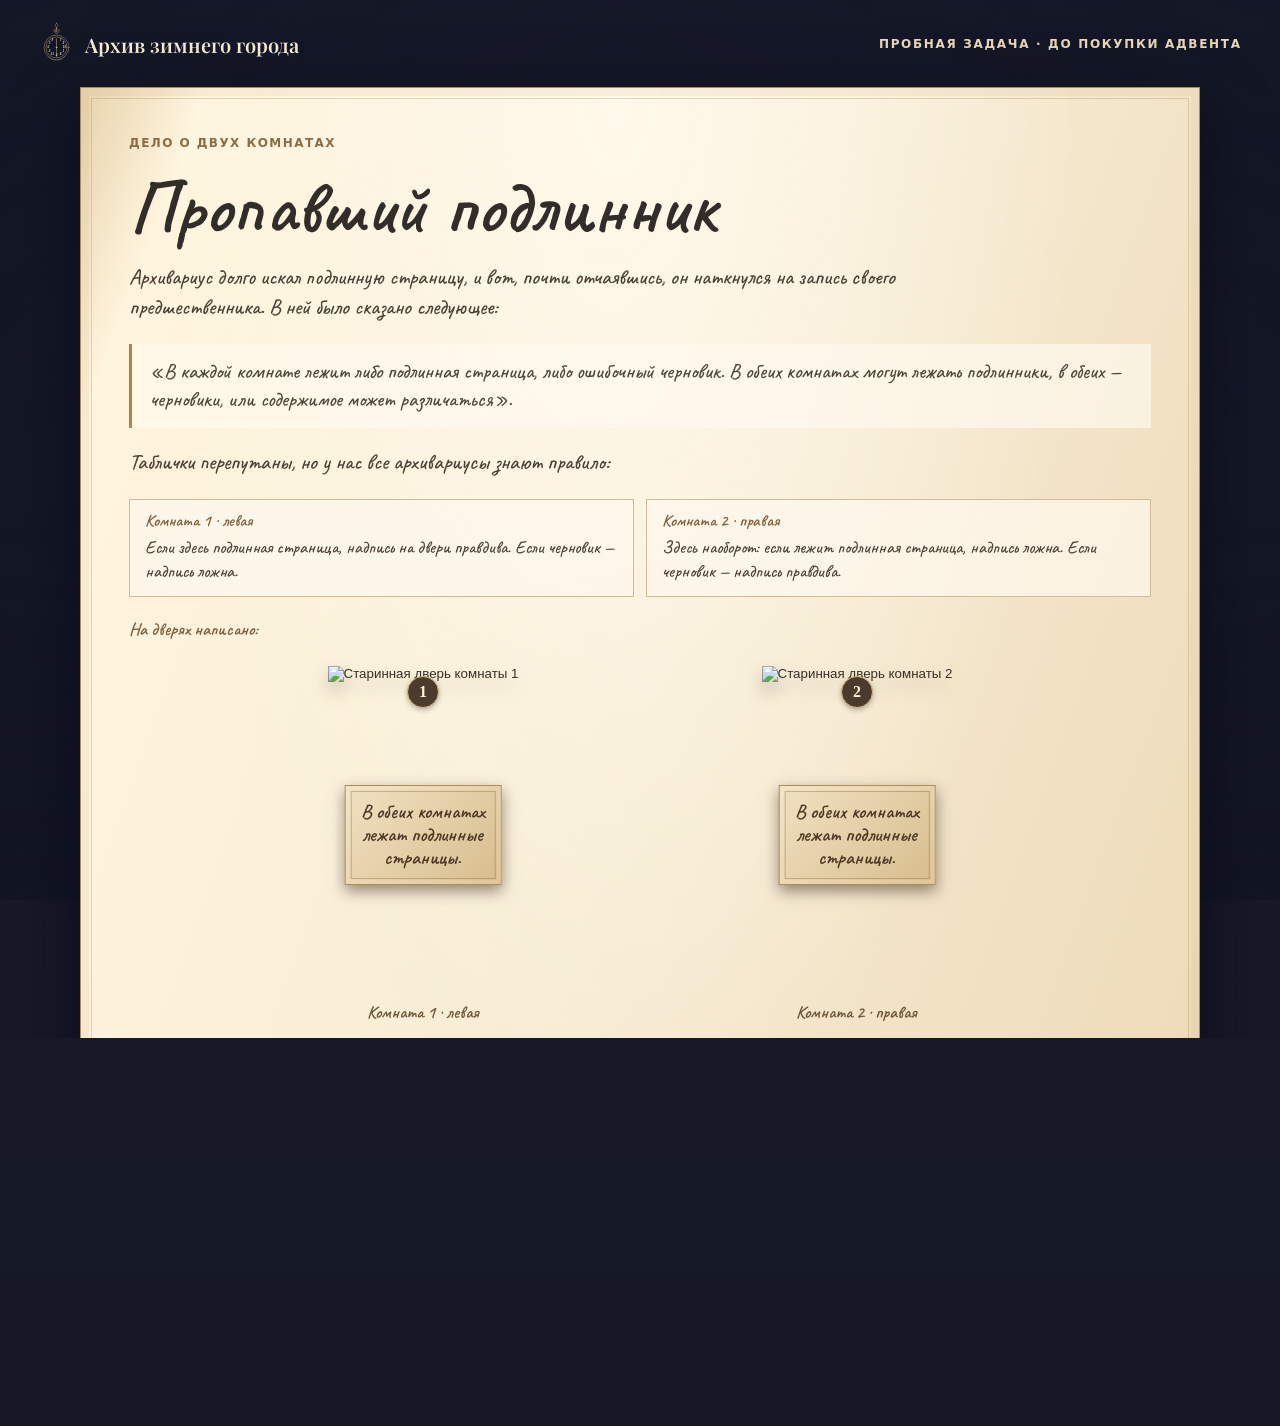
==== test-task.html @ be14aad8 "Add standalone free sample task page" ====
<!doctype html>
<html lang="ru">
<head>
  <meta charset="utf-8">
  <meta name="viewport" content="width=device-width,initial-scale=1">
  <title>Пропавший подлинник · дело о двух комнатах</title>
  <meta property="og:type" content="website">
  <meta property="og:title" content="Пропавший подлинник · пробная задача">
  <meta property="og:description" content="Попробуй решить одну архивную загадку до покупки адвента «Архив зимнего города». Для детей 10–13 лет.">
  <meta property="og:url" content="https://nataliedali.github.io/advent2026/test-task.html">
  <meta property="og:image" content="https://nataliedali.github.io/advent2026/assets/test-task/city-storybook-day-04-lighting-v1.jpg">
  <meta property="og:image:type" content="image/jpeg">
  <meta property="og:image:width" content="1672">
  <meta property="og:image:height" content="941">
  <meta property="og:image:alt" content="Старинный город в зимних сумерках">
  <link rel="canonical" href="https://nataliedali.github.io/advent2026/test-task.html">
  <link rel="preconnect" href="https://fonts.googleapis.com">
  <link rel="preconnect" href="https://fonts.gstatic.com" crossorigin>
  <link href="https://fonts.googleapis.com/css2?family=Caveat:wght@500;600&family=Playfair+Display:wght@500;600;700&display=swap" rel="stylesheet">
  <style>
    :root{--ink:#382f28;--brown:#765a3b;--line:#b89966;--paper:#f3e3c5;--cream:#fff8e8;--night:#171927}
    *{box-sizing:border-box}
    body{margin:0;min-height:100vh;color:var(--ink);font-family:Georgia,"Times New Roman",serif;background:#171927}
    .scene{position:relative;isolation:isolate;min-height:100vh;padding:22px clamp(14px,3vw,48px) 34px;background:linear-gradient(180deg,#15192c56,#1617256e),url("assets/test-task/city-storybook-day-04-lighting-v1.jpg") center/cover fixed}
    .scene::before{content:"";position:fixed;inset:0;z-index:-1;background:linear-gradient(90deg,#11152255,#13152530 48%,#11152255),linear-gradient(0deg,#12132183,transparent 40%,#15172745)}
    .topbar{display:flex;align-items:center;justify-content:space-between;gap:18px;width:min(1260px,100%);margin:0 auto 20px;color:#f5ead4}
    .brand{display:flex;align-items:center;gap:10px;font:600 20px/1.1 "Playfair Display",Georgia,serif}
    .clock{width:37px;height:45px;flex:none}
    .edition{font:600 12px/1.2 system-ui,sans-serif;letter-spacing:.14em;text-transform:uppercase;color:#e8d7b8}
    .parchment{position:relative;width:min(1120px,100%);margin:0 auto;padding:clamp(24px,4vw,48px);background:radial-gradient(ellipse at 48% 0,#fff9eb 0,transparent 56%),linear-gradient(110deg,#e7d2ac,#fff5de 8%,#f7ecd4 50%,#ecd8b5);border:1px solid #ad8b5b;box-shadow:0 24px 60px #090a15b8,inset 0 0 0 8px #c8a87821;color:var(--ink);animation:paper-arrive .75s cubic-bezier(.18,.72,.22,1) both}
    .parchment::before{content:"";position:absolute;inset:10px;border:1px solid #a9854b50;pointer-events:none}
    .paper-top,.paper-bottom{position:relative;display:flex;align-items:center;justify-content:space-between;gap:18px}
    .paper-top{margin-bottom:20px;color:#836642;font:600 17px/1.2 "Caveat",cursive}
    .case-label{font:600 12px/1.2 system-ui,sans-serif;letter-spacing:.12em;text-transform:uppercase;color:#8a6c45}
    h1{position:relative;margin:0;color:#332d29;font:600 clamp(52px,6vw,76px)/.98 "Caveat",cursive;letter-spacing:0}
    .intro{position:relative;max-width:78ch;margin:18px 0 22px;color:#4b4035;font:500 22px/1.35 "Caveat",cursive}
    .keeper-note{position:relative;margin:0 0 20px;padding:14px 18px;border-left:3px solid #a9854b;background:#fffaf0a8;color:#504538;font:500 21px/1.32 "Caveat",cursive}
    .rules{position:relative;display:grid;grid-template-columns:1fr 1fr;gap:12px;margin:0 0 20px}
    .rule{padding:12px 15px;border:1px solid #d0bc97;background:#fff9edb8;color:#4c4136;font:500 18px/1.35 "Caveat",cursive}
    .rule strong{display:block;margin-bottom:4px;color:#80613e;font:600 17px/1.1 "Caveat",cursive}
    .doors-title{position:relative;margin:22px 0 10px;color:#7b603e;font:600 18px/1.2 "Caveat",cursive}
    .doors{position:relative;display:grid;grid-template-columns:1fr 1fr;gap:clamp(16px,4vw,48px);align-items:end;max-width:820px;margin:0 auto 20px}
    .door-option{display:grid;justify-items:center;min-width:0}
    .door-choice{position:relative;display:grid;justify-items:center;padding:15px 16px 13px;border:1px solid transparent;background:transparent;color:inherit;cursor:pointer;transition:background .2s,border-color .2s,transform .2s;min-width:0}
    .door-choice:hover,.door-choice:focus-visible{background:#fff9ed70;border-color:#b99a69;transform:translateY(-2px);outline:none}
    .door-choice[aria-pressed="true"]{border-color:#9b7645;background:#fff9ed99;box-shadow:0 0 0 3px #b9986140}
    .door-frame{position:relative;width:min(100%,290px);height:330px;display:flex;align-items:center;justify-content:center}
    .door-art{display:block;width:100%;height:100%;object-fit:contain;filter:drop-shadow(0 9px 9px #3c2c1d45)}
    .door-number{position:absolute;top:10px;left:50%;transform:translateX(-50%);display:grid;place-items:center;width:32px;height:32px;border:1px solid #d5b982;border-radius:50%;background:#4b3b2c;color:#fff1d3;font:600 16px/1 Georgia,serif;box-shadow:0 2px 5px #34241450}
    .sign{position:absolute;left:50%;top:51%;transform:translate(-50%,-50%);width:min(82%,218px);min-height:100px;display:grid;place-items:center;padding:12px;border:1px solid #b08b54;background:linear-gradient(135deg,#f1e1c2,#d7bd8d);box-shadow:0 6px 14px #2b1d1380,inset 0 0 0 4px #fff7e426;color:#4d3826;text-align:center;font:600 20px/1.16 "Caveat",cursive}
    .sign::before{content:"";position:absolute;inset:5px;border:1px solid #8a693d66;pointer-events:none}
    .room-caption{margin-top:6px;color:#6e5638;font:600 18px/1.2 "Caveat",cursive}
    .mark-choices{display:flex;justify-content:center;gap:8px;margin-top:4px}
    .mark-button{min-width:94px;padding:7px 12px;border:1px solid #b49a70;background:#fff9ed;color:#705738;font:500 17px/1.1 "Caveat",cursive;cursor:pointer;transition:background .18s,border-color .18s,color .18s,transform .18s}
    .mark-button:hover{transform:translateY(-1px);background:#f1e3c8}
    .mark-button[aria-pressed="true"]{border-color:#8f6c43;background:#806241;color:#fff1d4;box-shadow:inset 0 0 0 2px #e8d0a2}
    .question{position:relative;margin:14px auto 8px;padding:15px 18px;max-width:760px;text-align:center;border-top:1px solid #b99b6c;border-bottom:1px solid #b99b6c;color:#40372f;font:600 24px/1.3 "Caveat",cursive}
    .answer-area{position:relative;display:grid;grid-template-columns:1fr auto;gap:10px;align-items:end;max-width:560px;margin:18px auto 0}
    .answer-area label{grid-column:1/-1;margin-bottom:-3px;color:#765d3c;font:600 17px/1.1 "Caveat",cursive}
    .answer-area input{height:46px;width:100%;padding:0 13px;border:1px solid #ad9166;background:#fffdf6;color:#382f28;font:17px system-ui,sans-serif;outline:none}
    .answer-area input:focus{border-color:#785733;box-shadow:0 0 0 3px #8f6c4430}
    .answer-area input::placeholder{color:#9e927e}
    .check{height:46px;padding:0 22px;border:1px solid #9d7d4c;background:linear-gradient(135deg,#8b6b43,#6d5235);color:#fff5df;font:600 16px/1 system-ui,sans-serif;cursor:pointer;box-shadow:0 3px 0 #4c3927;transition:transform .15s,filter .15s}
    .check:hover{transform:translateY(-1px);filter:brightness(1.08)}
    .check.is-success{min-width:74px;padding:0 10px;border-color:transparent;background:transparent;box-shadow:none;cursor:default}
    .check.is-success:hover{transform:none;filter:none}
    .check svg{display:block;width:32px;height:48px;overflow:visible}
    .check .minute-hand{transform-box:view-box;transform-origin:48px 82px}
    .check.is-success .minute-hand{animation:hand-counterclockwise 1.15s cubic-bezier(.2,.75,.25,1) both}
    .feedback{grid-column:1/-1;min-height:25px;margin:3px 0 0;color:#58694a;text-align:center;font:500 18px/1.3 "Caveat",cursive}
    .found-page{position:relative;margin:15px auto 0;max-width:560px;padding:16px;border:1px solid #a78550;background:linear-gradient(120deg,#e9d6b2,#fff4db,#f0dfbd);box-shadow:0 7px 18px #3a2b1b32;color:#4c3b29;text-align:center;font:600 24px/1.2 "Caveat",cursive;animation:reveal .55s ease both}
    .sales-cta{display:flex;width:max-content;max-width:100%;margin:18px auto 0;padding:12px 20px;border:1px solid #8a6840;background:linear-gradient(135deg,#8b6b43,#6d5235);color:#fff5df;text-align:center;text-decoration:none;font:600 15px/1.2 system-ui,sans-serif;box-shadow:0 3px 0 #4c3927;transition:transform .18s,filter .18s}
    .sales-cta:hover{transform:translateY(-1px);filter:brightness(1.08)}
    .sales-cta[hidden]{display:none}
    [hidden]{display:none!important}
    .paper-bottom{margin-top:20px;padding-top:14px;border-top:1px solid #b99b6c7a;color:#806642;font:italic 15px/1.4 Georgia,serif}
    @keyframes paper-arrive{from{opacity:0;transform:translateY(18px) scale(.99)}to{opacity:1;transform:translateY(0) scale(1)}}
    @keyframes reveal{from{opacity:0;transform:scale(.96);filter:blur(4px)}to{opacity:1;transform:scale(1);filter:blur(0)}}
    @keyframes hand-counterclockwise{from{transform:rotate(0deg)}to{transform:rotate(-72deg)}}
    @media(max-width:700px){.scene{background-attachment:scroll;padding:14px 10px 24px}.topbar{margin-bottom:14px}.brand{font-size:16px}.clock{width:30px;height:39px}.edition{font-size:9px}.parchment{padding:25px 18px}.rules{grid-template-columns:1fr;gap:8px}.rule{font-size:17px}.intro{font-size:20px}.door-frame{height:250px}.doors{gap:8px}.door-choice{padding:10px 6px}.sign{min-height:82px;width:88%;padding:8px;font-size:18px}.door-number{width:28px;height:28px;font-size:14px}.room-caption{font-size:16px}.question{font-size:21px}.answer-area{grid-template-columns:1fr}.answer-area label,.feedback{grid-column:1}.check{width:100%}.paper-bottom{font-size:13px}}
    @media(max-width:420px){h1{font-size:42px}.door-frame{height:205px}.sign{min-height:72px;font-size:16px}.doors{margin-inline:-8px}}
    @media(prefers-reduced-motion:reduce){*,*::before,*::after{animation-duration:.01ms!important;animation-iteration-count:1!important;transition-duration:.01ms!important;scroll-behavior:auto!important}}
  </style>
</head>
<body>
  <main class="scene">
    <header class="topbar">
      <div class="brand">
        <svg class="clock" viewBox="0 0 96 145" role="img" aria-label="Логотип — карманные часы">
          <g fill="none" stroke="#e4cb8a" stroke-width="1.15" stroke-linecap="round" stroke-linejoin="round">
            <path d="M48 4c-6 4-6 9 0 13 6-4 6-9 0-13Zm0 13v13m0-8c-6 0-9 3-9 8m9-8c6 0 9 3 9 8"/><rect x="43" y="29" width="10" height="7" rx="2"/><circle cx="48" cy="82" r="40"/><circle cx="48" cy="82" r="34"/><path d="M48 82 48 55" stroke-width="1.4"/><path class="minute-hand" d="M48 82 48 112" stroke-width="1.4"/><circle cx="48" cy="82" r="1.8" fill="#e4cb8a"/><path d="M20 110c5 7 14 12 24 13m8 0c10-1 19-6 24-13" stroke-width=".8" opacity=".8"/>
          </g>
          <g fill="#f1e7ce" font-family="Georgia, 'Times New Roman', serif" font-size="11" font-style="italic" font-weight="600" text-anchor="middle" dominant-baseline="middle"><text x="61" y="59.5">7</text><text x="70.5" y="69">3</text><text x="74" y="82">10</text><text x="70.5" y="95">1</text><text x="61" y="104.5">8</text><text x="48" y="108">4</text><text x="35" y="104.5">11</text><text x="25.5" y="95">2</text><text x="22" y="82">6</text><text x="25.5" y="69">5</text><text x="35" y="59.5">9</text></g>
        </svg>
        <span>Архив зимнего города</span>
      </div>
      <div class="edition">Пробная задача · до покупки адвента</div>
    </header>

    <article class="parchment" aria-labelledby="title">
      <div class="paper-top"><span class="case-label">Дело о двух комнатах</span></div>
      <h1 id="title">Пропавший подлинник</h1>
      <p class="intro">Архивариус долго искал подлинную страницу, и вот, почти отчаявшись, он наткнулся на запись своего предшественника. В ней было сказано следующее:</p>
      <blockquote class="keeper-note">«В каждой комнате лежит либо подлинная страница, либо ошибочный черновик. В обеих комнатах могут лежать подлинники, в обеих — черновики, или содержимое может различаться».</blockquote>
      <p class="intro">Таблички перепутаны, но у нас все архивариусы знают правило:</p>
      <div class="rules" aria-label="Правила для надписей">
        <div class="rule"><strong>Комната 1 · левая</strong>Если здесь подлинная страница, надпись на двери правдива. Если черновик — надпись ложна.</div>
        <div class="rule"><strong>Комната 2 · правая</strong>Здесь наоборот: если лежит подлинная страница, надпись ложна. Если черновик — надпись правдива.</div>
      </div>
      <p class="doors-title">На дверях написано:</p>
      <div class="doors" aria-label="Две комнаты архива">
        <section class="door-option" aria-label="Комната 1">
          <button class="door-choice" type="button" data-room="1" aria-pressed="false" aria-label="Выбрать комнату 1">
            <span class="door-frame"><img class="door-art" src="assets/test-task/day-04-house-door-illustration-small.png" alt="Старинная дверь комнаты 1"><span class="door-number">1</span><span class="sign">В обеих комнатах лежат подлинные страницы.</span></span>
            <span class="room-caption">Комната 1 · левая</span>
          </button>
          <div class="mark-choices" role="group" aria-label="Пометка для таблички комнаты 1">
            <button class="mark-button" type="button" aria-pressed="false">Верно</button>
            <button class="mark-button" type="button" aria-pressed="false">Неверно</button>
          </div>
        </section>
        <section class="door-option" aria-label="Комната 2">
          <button class="door-choice" type="button" data-room="2" aria-pressed="false" aria-label="Выбрать комнату 2">
            <span class="door-frame"><img class="door-art" src="assets/test-task/day-04-house-door-illustration-small.png" alt="Старинная дверь комнаты 2"><span class="door-number">2</span><span class="sign">В обеих комнатах лежат подлинные страницы.</span></span>
            <span class="room-caption">Комната 2 · правая</span>
          </button>
          <div class="mark-choices" role="group" aria-label="Пометка для таблички комнаты 2">
            <button class="mark-button" type="button" aria-pressed="false">Верно</button>
            <button class="mark-button" type="button" aria-pressed="false">Неверно</button>
          </div>
        </section>
      </div>
      <p class="question">Где лежит подлинник?</p>
      <form class="answer-area" id="answer-form">
        <label for="room-answer">Запиши номер комнаты: 1 или 2</label>
        <input id="room-answer" name="room" inputmode="numeric" pattern="[12]" maxlength="1" autocomplete="off" placeholder="1 или 2" aria-describedby="feedback">
        <button class="check" type="submit" id="check-answer">Проверить</button>
        <p class="feedback" id="feedback" aria-live="polite"></p>
      </form>
      <div class="found-page" id="found-page" hidden>Верно. Подлинная страница найдена в комнате 2.</div>
      <a class="sales-cta" id="sales-cta" href="index.html#adventure" hidden>Об адвенте</a>
      <div class="paper-bottom"><span>Читай таблички внимательно</span><span>Архив зимнего города</span></div>
    </article>
  </main>
  <script>
    const input=document.getElementById('room-answer');
    const doors=[...document.querySelectorAll('.door-choice')];
    const feedback=document.getElementById('feedback');
    const form=document.getElementById('answer-form');
    const found=document.getElementById('found-page');
    const salesCta=document.getElementById('sales-cta');
    doors.forEach(door=>door.addEventListener('click',()=>{
      doors.forEach(item=>item.setAttribute('aria-pressed',String(item===door)));
      input.value=door.dataset.room;
      input.focus();
      feedback.textContent='';
    }));
    document.querySelectorAll('.mark-choices').forEach(group=>{
      const buttons=[...group.querySelectorAll('.mark-button')];
      buttons.forEach(button=>button.addEventListener('click',()=>{
        buttons.forEach(item=>item.setAttribute('aria-pressed',String(item===button)));
      }));
    });
    form.addEventListener('submit',event=>{
      event.preventDefault();
      const value=input.value.trim().toUpperCase().replace(/[№.]/g,'');
      if(value==='2'){
        feedback.textContent='';
        found.hidden=false;
        salesCta.hidden=false;
        const check=document.getElementById('check-answer');
        check.classList.add('is-success');
        check.replaceChildren(document.querySelector('.clock').cloneNode(true));
        check.setAttribute('aria-label','Ответ верный');
        check.disabled=true;
        doors.find(item=>item.dataset.room==='2').setAttribute('aria-pressed','true');
      }else{
        found.hidden=true;
        salesCta.hidden=true;
        feedback.textContent='Пока не получилось. Сверь надпись с правилом для каждой комнаты и попробуй ещё раз.';
      }
    });
  </script>
</body>
</html>
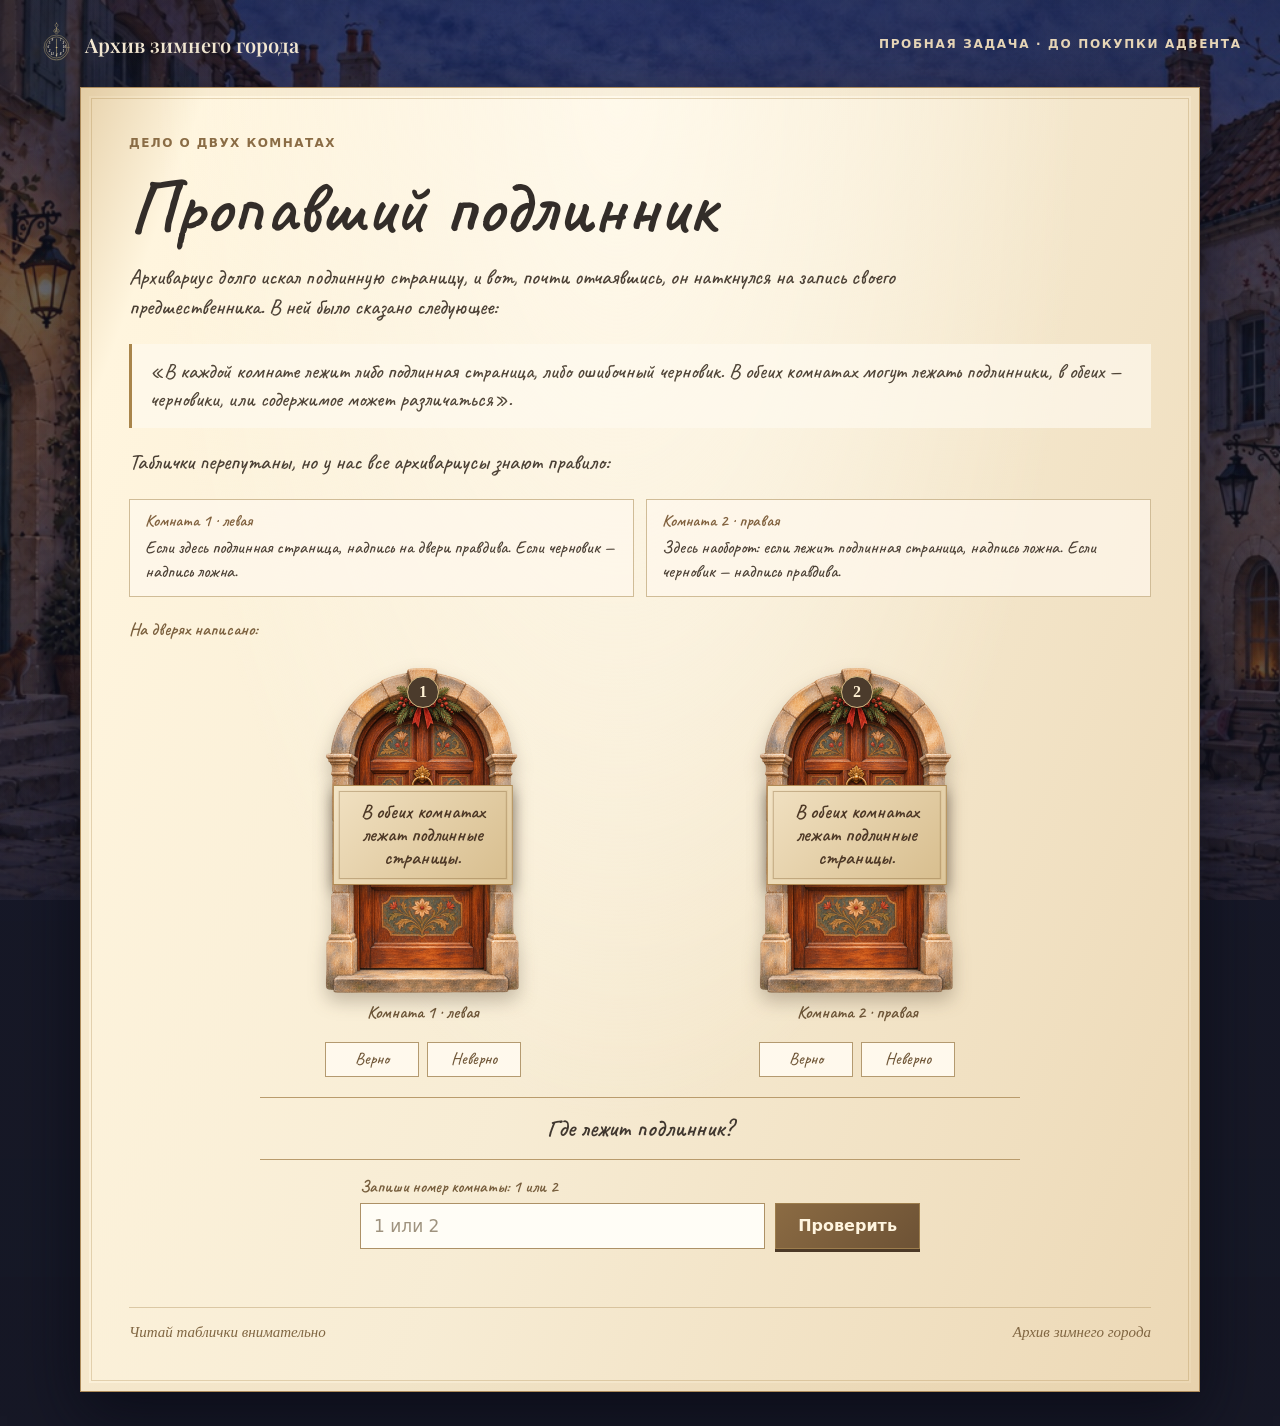
==== commit f04314a4: "Repair sample task illustrations" ====
--- a/test-task.html
+++ b/test-task.html
@@ -10,8 +10,8 @@
   <meta property="og:url" content="https://nataliedali.github.io/advent2026/test-task.html">
   <meta property="og:image" content="https://nataliedali.github.io/advent2026/assets/test-task/city-storybook-day-04-lighting-v1.jpg">
   <meta property="og:image:type" content="image/jpeg">
-  <meta property="og:image:width" content="1672">
-  <meta property="og:image:height" content="941">
+  <meta property="og:image:width" content="1280">
+  <meta property="og:image:height" content="720">
   <meta property="og:image:alt" content="Старинный город в зимних сумерках">
   <link rel="canonical" href="https://nataliedali.github.io/advent2026/test-task.html">
   <link rel="preconnect" href="https://fonts.googleapis.com">
